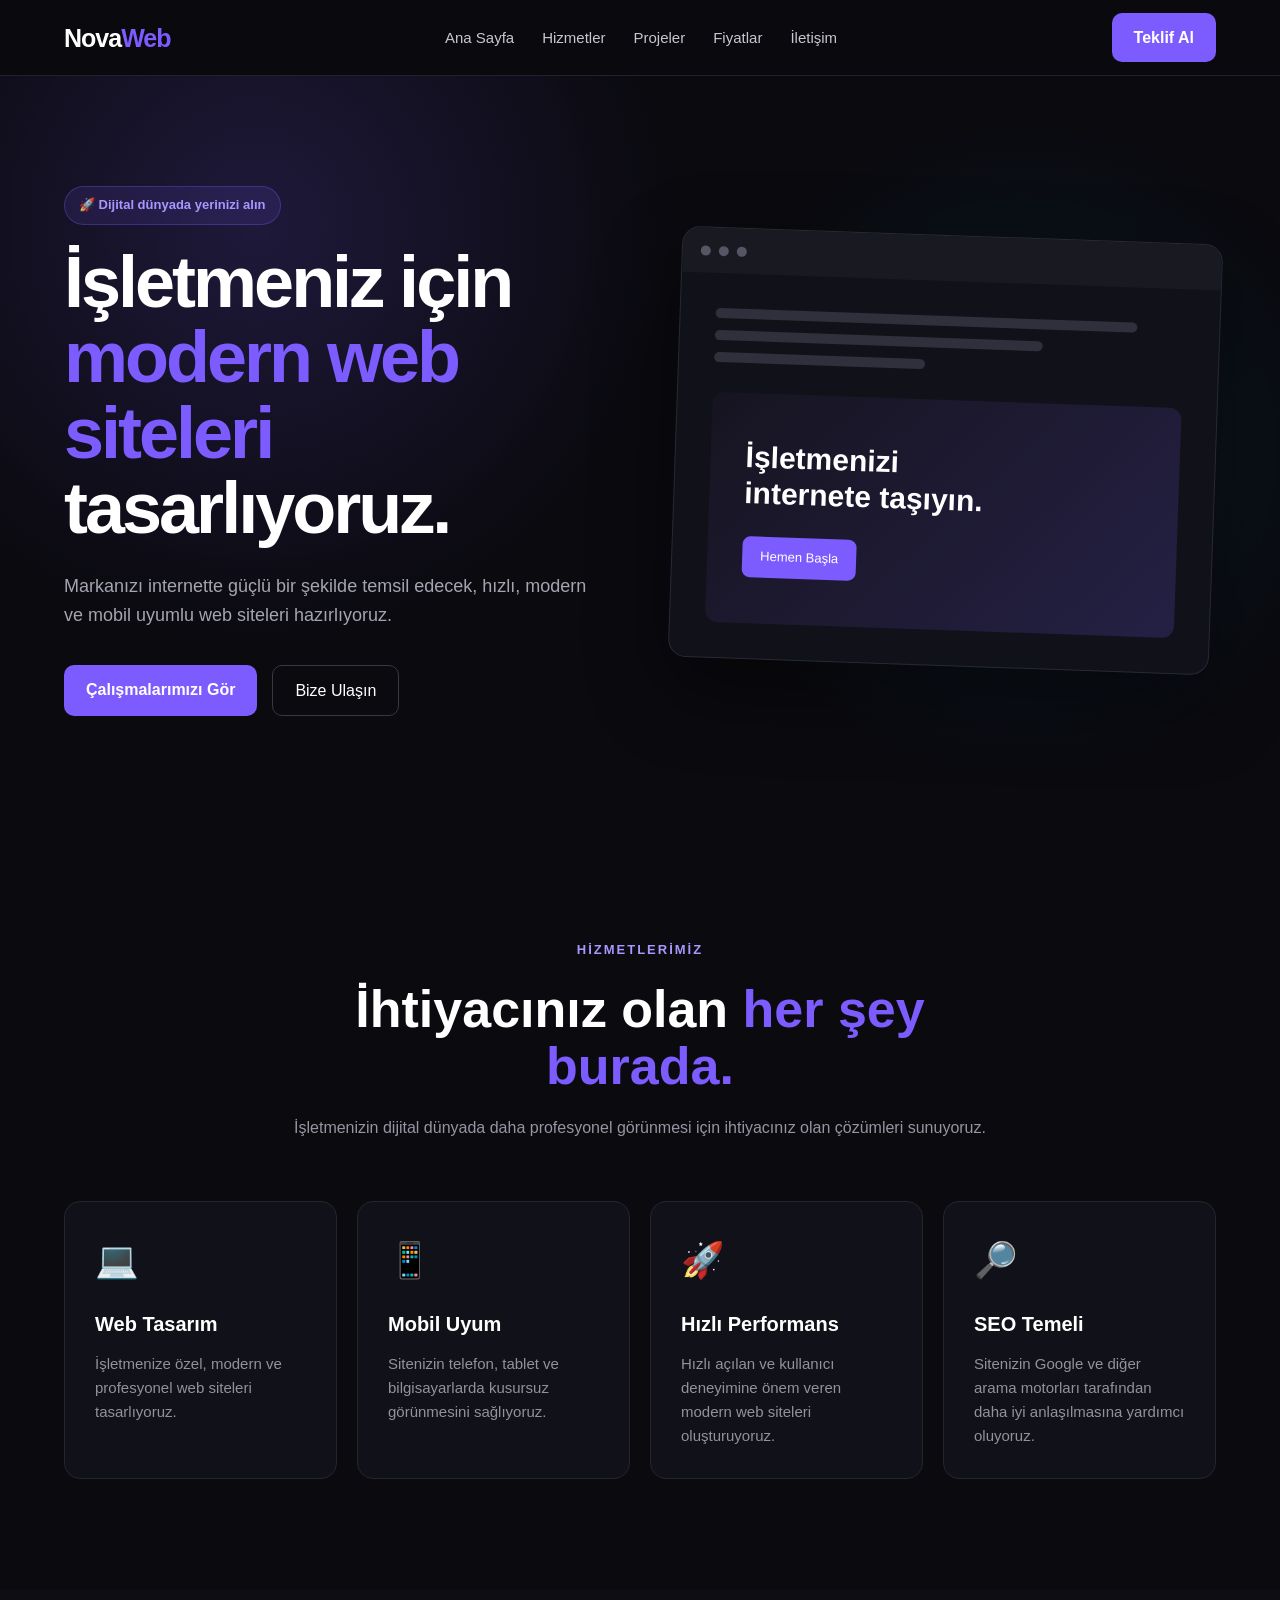
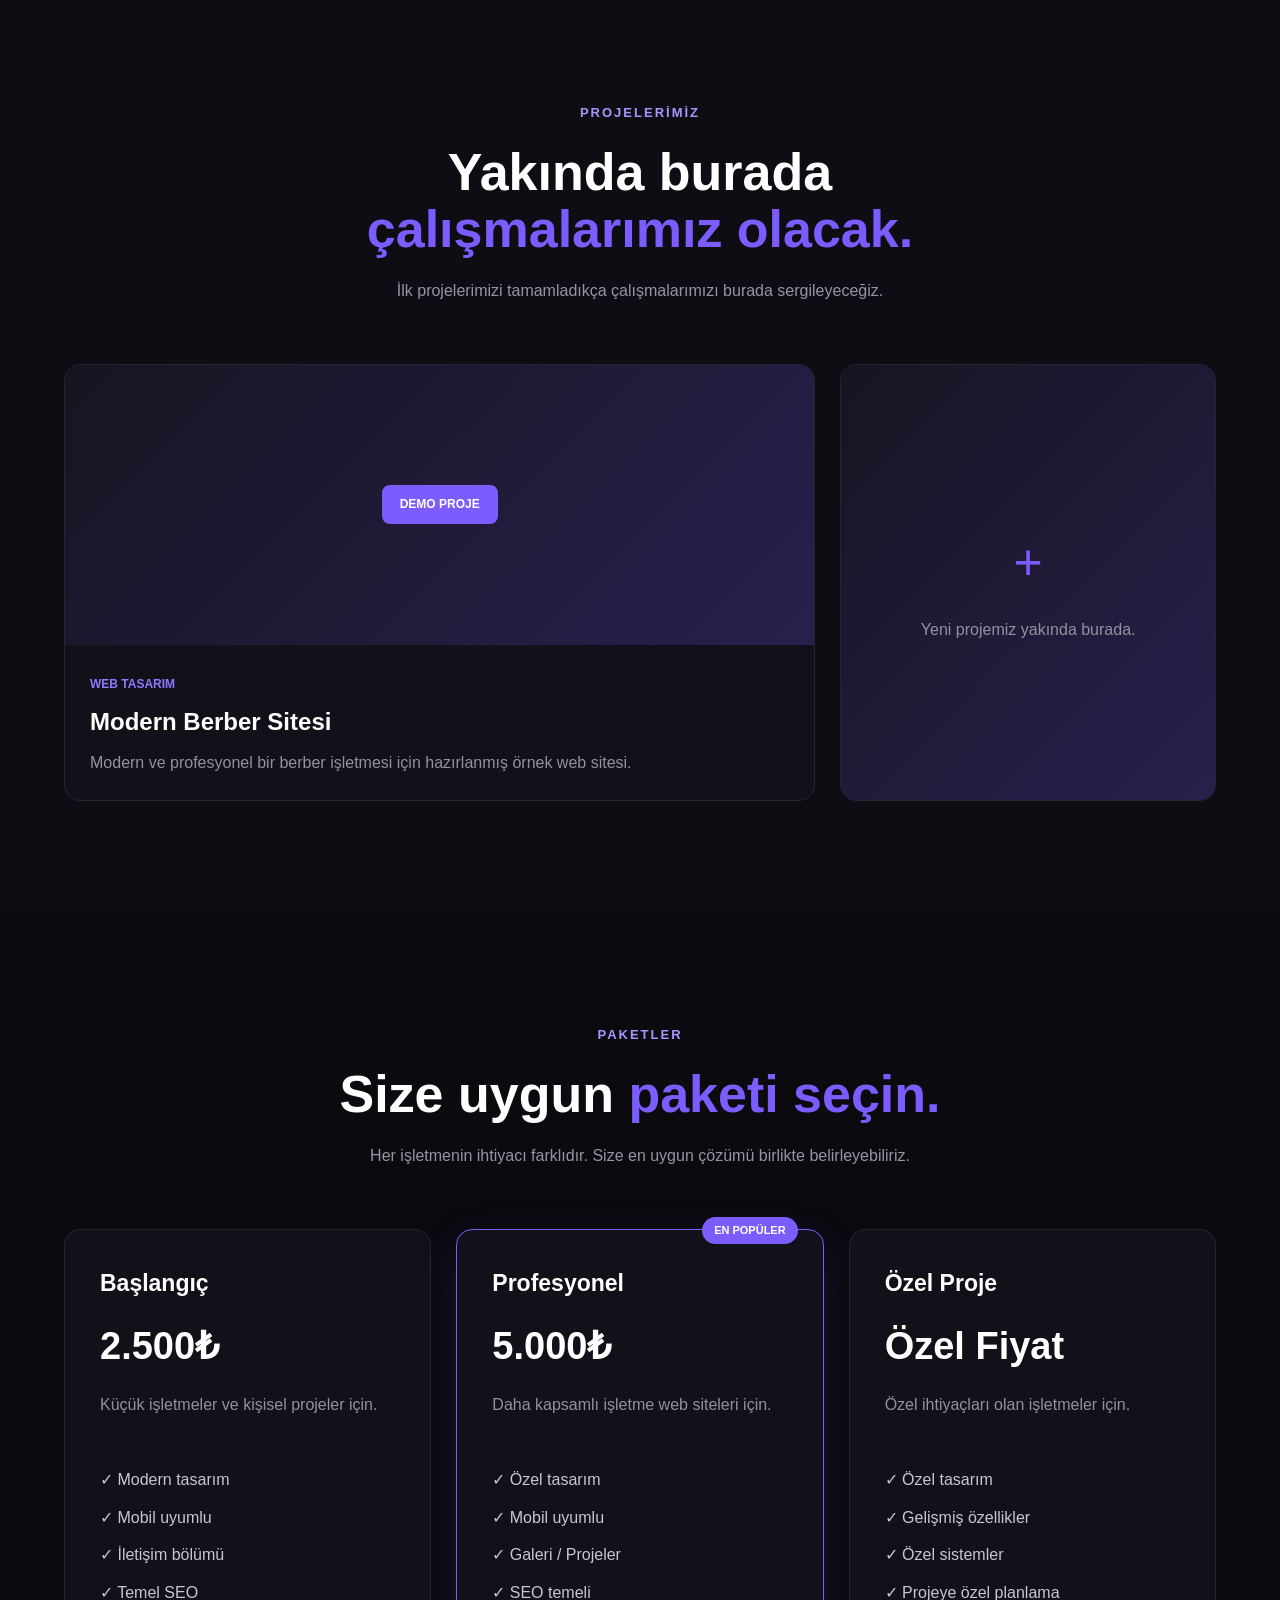
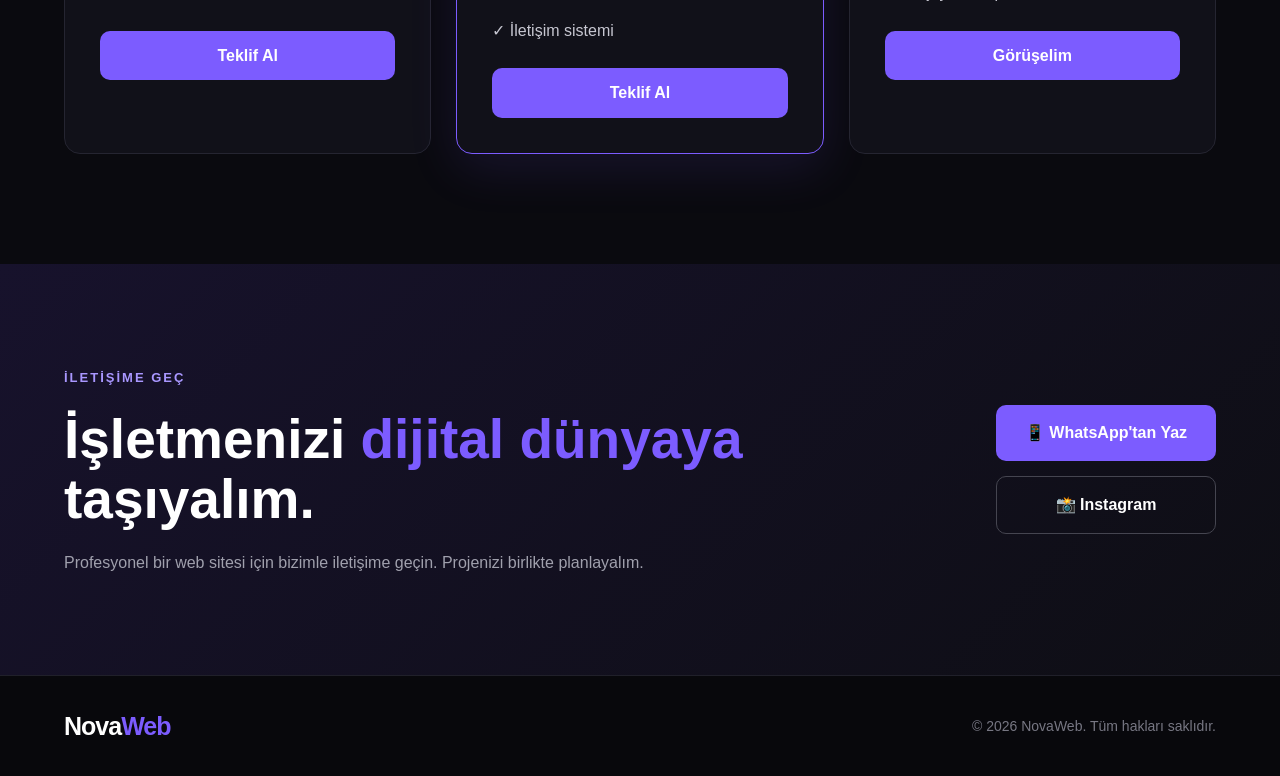
==== index.html @ aa88a249 "Add files via upload" ====
<!DOCTYPE html>
<html lang="tr">
<head>
    <meta charset="UTF-8">
    <meta name="viewport" content="width=device-width, initial-scale=1.0">

    <meta name="description" content="Modern, hızlı ve mobil uyumlu web siteleri tasarlıyoruz. İşletmenizi dijital dünyada büyütün.">

    <title>NovaWeb | Profesyonel Web Tasarım</title>

    <link rel="stylesheet" href="style.css">
</head>

<body>

    <!-- NAVBAR -->
    <header class="navbar">
        <div class="container nav-container">

            <a href="#anasayfa" class="logo">
                Nova<span>Web</span>
            </a>

            <nav class="nav-menu">
                <a href="#anasayfa">Ana Sayfa</a>
                <a href="#hizmetler">Hizmetler</a>
                <a href="#projeler">Projeler</a>
                <a href="#fiyatlar">Fiyatlar</a>
                <a href="#iletisim">İletişim</a>
            </nav>

            <a href="#iletisim" class="nav-button">
                Teklif Al
            </a>

        </div>
    </header>


    <!-- HERO -->
    <main>

        <section id="anasayfa" class="hero">

            <div class="container hero-content">

                <div class="hero-text">

                    <div class="badge">
                        🚀 Dijital dünyada yerinizi alın
                    </div>

                    <h1>
                        İşletmeniz için
                        <span>modern web siteleri</span>
                        tasarlıyoruz.
                    </h1>

                    <p>
                        Markanızı internette güçlü bir şekilde temsil edecek,
                        hızlı, modern ve mobil uyumlu web siteleri hazırlıyoruz.
                    </p>

                    <div class="hero-buttons">

                        <a href="#projeler" class="primary-button">
                            Çalışmalarımızı Gör
                        </a>

                        <a href="#iletisim" class="secondary-button">
                            Bize Ulaşın
                        </a>

                    </div>

                </div>


                <div class="hero-card">

                    <div class="browser-top">
                        <span></span>
                        <span></span>
                        <span></span>
                    </div>

                    <div class="browser-content">

                        <div class="code-line large"></div>
                        <div class="code-line"></div>
                        <div class="code-line short"></div>

                        <div class="website-preview">
                            <div class="preview-title">
                                İşletmenizi
                                <br>
                                internete taşıyın.
                            </div>

                            <div class="preview-button">
                                Hemen Başla
                            </div>
                        </div>

                    </div>

                </div>

            </div>

        </section>


        <!-- HİZMETLER -->
        <section id="hizmetler" class="section">

            <div class="container">

                <div class="section-title">

                    <div class="section-badge">
                        HİZMETLERİMİZ
                    </div>

                    <h2>
                        İhtiyacınız olan
                        <span>her şey burada.</span>
                    </h2>

                    <p>
                        İşletmenizin dijital dünyada daha profesyonel
                        görünmesi için ihtiyacınız olan çözümleri sunuyoruz.
                    </p>

                </div>


                <div class="services-grid">

                    <div class="service-card">

                        <div class="service-icon">
                            💻
                        </div>

                        <h3>
                            Web Tasarım
                        </h3>

                        <p>
                            İşletmenize özel, modern ve profesyonel
                            web siteleri tasarlıyoruz.
                        </p>

                    </div>


                    <div class="service-card">

                        <div class="service-icon">
                            📱
                        </div>

                        <h3>
                            Mobil Uyum
                        </h3>

                        <p>
                            Sitenizin telefon, tablet ve bilgisayarlarda
                            kusursuz görünmesini sağlıyoruz.
                        </p>

                    </div>


                    <div class="service-card">

                        <div class="service-icon">
                            🚀
                        </div>

                        <h3>
                            Hızlı Performans
                        </h3>

                        <p>
                            Hızlı açılan ve kullanıcı deneyimine önem veren
                            modern web siteleri oluşturuyoruz.
                        </p>

                    </div>


                    <div class="service-card">

                        <div class="service-icon">
                            🔎
                        </div>

                        <h3>
                            SEO Temeli
                        </h3>

                        <p>
                            Sitenizin Google ve diğer arama motorları
                            tarafından daha iyi anlaşılmasına yardımcı oluyoruz.
                        </p>

                    </div>

                </div>

            </div>

        </section>


        <!-- PROJELER -->
        <section id="projeler" class="section projects-section">

            <div class="container">

                <div class="section-title">

                    <div class="section-badge">
                        PROJELERİMİZ
                    </div>

                    <h2>
                        Yakında burada
                        <span>çalışmalarımız olacak.</span>
                    </h2>

                    <p>
                        İlk projelerimizi tamamladıkça çalışmalarımızı
                        burada sergileyeceğiz.
                    </p>

                </div>


                <div class="projects-grid">

                    <div class="project-card">

                        <div class="project-image barber-project">
                            <div class="project-label">
                                DEMO PROJE
                            </div>
                        </div>

                        <div class="project-info">

                            <span>
                                WEB TASARIM
                            </span>

                            <h3>
                                Modern Berber Sitesi
                            </h3>

                            <p>
                                Modern ve profesyonel bir berber işletmesi
                                için hazırlanmış örnek web sitesi.
                            </p>

                        </div>

                    </div>


                    <div class="project-card coming-soon">

                        <div class="project-image">

                            <div class="coming-icon">
                                +
                            </div>

                            <p>
                                Yeni projemiz
                                yakında burada.
                            </p>

                        </div>

                    </div>

                </div>

            </div>

        </section>


        <!-- FİYATLAR -->
        <section id="fiyatlar" class="section">

            <div class="container">

                <div class="section-title">

                    <div class="section-badge">
                        PAKETLER
                    </div>

                    <h2>
                        Size uygun
                        <span>paketi seçin.</span>
                    </h2>

                    <p>
                        Her işletmenin ihtiyacı farklıdır.
                        Size en uygun çözümü birlikte belirleyebiliriz.
                    </p>

                </div>


                <div class="pricing-grid">

                    <div class="price-card">

                        <h3>
                            Başlangıç
                        </h3>

                        <p class="price">
                            2.500₺
                        </p>

                        <p>
                            Küçük işletmeler ve kişisel projeler için.
                        </p>

                        <ul>
                            <li>✓ Modern tasarım</li>
                            <li>✓ Mobil uyumlu</li>
                            <li>✓ İletişim bölümü</li>
                            <li>✓ Temel SEO</li>
                        </ul>

                        <a href="#iletisim" class="price-button">
                            Teklif Al
                        </a>

                    </div>


                    <div class="price-card featured">

                        <div class="popular">
                            EN POPÜLER
                        </div>

                        <h3>
                            Profesyonel
                        </h3>

                        <p class="price">
                            5.000₺
                        </p>

                        <p>
                            Daha kapsamlı işletme web siteleri için.
                        </p>

                        <ul>
                            <li>✓ Özel tasarım</li>
                            <li>✓ Mobil uyumlu</li>
                            <li>✓ Galeri / Projeler</li>
                            <li>✓ SEO temeli</li>
                            <li>✓ İletişim sistemi</li>
                        </ul>

                        <a href="#iletisim" class="price-button">
                            Teklif Al
                        </a>

                    </div>


                    <div class="price-card">

                        <h3>
                            Özel Proje
                        </h3>

                        <p class="price">
                            Özel Fiyat
                        </p>

                        <p>
                            Özel ihtiyaçları olan işletmeler için.
                        </p>

                        <ul>
                            <li>✓ Özel tasarım</li>
                            <li>✓ Gelişmiş özellikler</li>
                            <li>✓ Özel sistemler</li>
                            <li>✓ Projeye özel planlama</li>
                        </ul>

                        <a href="#iletisim" class="price-button">
                            Görüşelim
                        </a>

                    </div>

                </div>

            </div>

        </section>


        <!-- İLETİŞİM -->
        <section id="iletisim" class="contact-section">

            <div class="container contact-content">

                <div>

                    <div class="section-badge">
                        İLETİŞİME GEÇ
                    </div>

                    <h2>
                        İşletmenizi
                        <span>dijital dünyaya</span>
                        taşıyalım.
                    </h2>

                    <p>
                        Profesyonel bir web sitesi için bizimle iletişime geçin.
                        Projenizi birlikte planlayalım.
                    </p>

                </div>


                <div class="contact-buttons">

                    <a href="https://wa.me/905000000000" class="contact-button">
                        📱 WhatsApp'tan Yaz
                    </a>

                    <a href="https://instagram.com/" class="contact-button instagram">
                        📸 Instagram
                    </a>

                </div>

            </div>

        </section>

    </main>


    <!-- FOOTER -->
    <footer>

        <div class="container footer-content">

            <div class="logo">
                Nova<span>Web</span>
            </div>

            <p>
                © 2026 NovaWeb. Tüm hakları saklıdır.
            </p>

        </div>

    </footer>


</body>
</html>
---- style.css ----
/* ================================
   GENEL AYARLAR
================================ */

* {
    margin: 0;
    padding: 0;
    box-sizing: border-box;
}

html {
    scroll-behavior: smooth;
}

body {
    font-family: Arial, sans-serif;
    background: #0a0a0f;
    color: #ffffff;
    line-height: 1.6;
}

a {
    text-decoration: none;
    color: inherit;
}

.container {
    width: 90%;
    max-width: 1200px;
    margin: 0 auto;
}


/* ================================
   NAVBAR
================================ */

.navbar {
    position: sticky;
    top: 0;
    z-index: 1000;
    background: rgba(10, 10, 15, 0.95);
    border-bottom: 1px solid #22222c;
    backdrop-filter: blur(10px);
}

.nav-container {
    min-height: 75px;
    display: flex;
    align-items: center;
    justify-content: space-between;
    gap: 30px;
}

.logo {
    font-size: 25px;
    font-weight: bold;
    letter-spacing: -1px;
}

.logo span {
    color: #7c5cff;
}

.nav-menu {
    display: flex;
    gap: 28px;
    align-items: center;
}

.nav-menu a {
    color: #c7c7d1;
    font-size: 15px;
    transition: 0.3s;
}

.nav-menu a:hover {
    color: #ffffff;
}

.nav-button,
.primary-button,
.price-button {
    display: inline-block;
    background: #7c5cff;
    color: white;
    padding: 12px 22px;
    border-radius: 10px;
    font-weight: bold;
    transition: 0.3s;
}

.nav-button:hover,
.primary-button:hover,
.price-button:hover {
    transform: translateY(-3px);
    background: #6848ee;
}


/* ================================
   HERO
================================ */

.hero {
    min-height: 750px;
    display: flex;
    align-items: center;
    background:
        radial-gradient(circle at 20% 20%, rgba(124, 92, 255, 0.18), transparent 35%),
        radial-gradient(circle at 80% 50%, rgba(0, 180, 255, 0.10), transparent 30%);
}

.hero-content {
    display: grid;
    grid-template-columns: 1fr 1fr;
    align-items: center;
    gap: 70px;
}

.badge,
.section-badge {
    display: inline-block;
    color: #a997ff;
    font-size: 13px;
    font-weight: bold;
    letter-spacing: 2px;
    margin-bottom: 20px;
}

.badge {
    padding: 8px 14px;
    background: rgba(124, 92, 255, 0.12);
    border: 1px solid rgba(124, 92, 255, 0.3);
    border-radius: 50px;
    letter-spacing: 0;
}

.hero h1 {
    font-size: clamp(42px, 6vw, 72px);
    line-height: 1.05;
    letter-spacing: -3px;
    margin-bottom: 25px;
}

.hero h1 span,
.section-title h2 span,
.contact-section h2 span {
    color: #7c5cff;
}

.hero-text p {
    max-width: 600px;
    color: #a5a5b2;
    font-size: 18px;
    margin-bottom: 35px;
}

.hero-buttons {
    display: flex;
    gap: 15px;
    flex-wrap: wrap;
}

.secondary-button {
    display: inline-block;
    padding: 12px 22px;
    border: 1px solid #383844;
    border-radius: 10px;
    color: #ffffff;
    transition: 0.3s;
}

.secondary-button:hover {
    background: #181820;
    transform: translateY(-3px);
}


/* ================================
   TARAYICI KARTI
================================ */

.hero-card {
    background: #111119;
    border: 1px solid #292936;
    border-radius: 18px;
    overflow: hidden;
    box-shadow: 0 30px 80px rgba(0, 0, 0, 0.4);
    transform: rotate(2deg);
    transition: 0.4s;
}

.hero-card:hover {
    transform: rotate(0deg) translateY(-8px);
}

.browser-top {
    height: 45px;
    background: #191922;
    display: flex;
    align-items: center;
    gap: 8px;
    padding: 0 18px;
}

.browser-top span {
    width: 10px;
    height: 10px;
    border-radius: 50%;
    background: #555563;
}

.browser-content {
    padding: 35px;
}

.code-line {
    height: 10px;
    width: 70%;
    background: #30303c;
    border-radius: 5px;
    margin-bottom: 12px;
}

.code-line.large {
    width: 90%;
}

.code-line.short {
    width: 45%;
}

.website-preview {
    margin-top: 30px;
    min-height: 230px;
    border-radius: 12px;
    background: linear-gradient(135deg, #171421, #242044);
    padding: 35px;
    display: flex;
    flex-direction: column;
    justify-content: center;
}

.preview-title {
    font-size: 30px;
    font-weight: bold;
    line-height: 1.2;
    margin-bottom: 25px;
}

.preview-button {
    width: fit-content;
    background: #7c5cff;
    padding: 10px 18px;
    border-radius: 8px;
    font-size: 13px;
}


/* ================================
   GENEL BÖLÜMLER
================================ */

.section {
    padding: 110px 0;
}

.section-title {
    text-align: center;
    max-width: 700px;
    margin: 0 auto 60px;
}

.section-title h2 {
    font-size: clamp(34px, 5vw, 52px);
    line-height: 1.1;
    margin-bottom: 20px;
}

.section-title p {
    color: #9696a3;
}


/* ================================
   HİZMETLER
================================ */

.services-grid {
    display: grid;
    grid-template-columns: repeat(4, 1fr);
    gap: 20px;
}

.service-card {
    background: #111119;
    border: 1px solid #252531;
    padding: 30px;
    border-radius: 16px;
    transition: 0.3s;
}

.service-card:hover {
    transform: translateY(-8px);
    border-color: #7c5cff;
}

.service-icon {
    font-size: 35px;
    margin-bottom: 20px;
}

.service-card h3 {
    margin-bottom: 12px;
    font-size: 20px;
}

.service-card p {
    color: #92929f;
    font-size: 15px;
}


/* ================================
   PROJELER
================================ */

.projects-section {
    background: #0d0d13;
}

.projects-grid {
    display: grid;
    grid-template-columns: 2fr 1fr;
    gap: 25px;
}

.project-card {
    background: #111119;
    border: 1px solid #252531;
    border-radius: 16px;
    overflow: hidden;
}

.project-image {
    height: 280px;
    background: linear-gradient(135deg, #171421, #29204d);
    display: flex;
    align-items: center;
    justify-content: center;
}

.barber-project {
    position: relative;
}

.project-label {
    background: #7c5cff;
    padding: 10px 18px;
    border-radius: 8px;
    font-size: 12px;
    font-weight: bold;
}

.project-info {
    padding: 25px;
}

.project-info span {
    color: #8f79ff;
    font-size: 12px;
    font-weight: bold;
}

.project-info h3 {
    font-size: 24px;
    margin: 8px 0;
}

.project-info p {
    color: #92929f;
}

.coming-soon {
    display: flex;
    align-items: center;
    justify-content: center;
}

.coming-soon .project-image {
    width: 100%;
    height: 100%;
    min-height: 350px;
    flex-direction: column;
    gap: 15px;
}

.coming-icon {
    font-size: 50px;
    color: #7c5cff;
}

.coming-soon p {
    color: #92929f;
}


/* ================================
   FİYATLAR
================================ */

.pricing-grid {
    display: grid;
    grid-template-columns: repeat(3, 1fr);
    gap: 25px;
}

.price-card {
    position: relative;
    background: #111119;
    border: 1px solid #252531;
    border-radius: 16px;
    padding: 35px;
}

.price-card.featured {
    border-color: #7c5cff;
    box-shadow: 0 15px 50px rgba(124, 92, 255, 0.12);
}

.price-card h3 {
    font-size: 23px;
}

.price {
    font-size: 38px;
    font-weight: bold;
    margin: 15px 0;
}

.price-card > p:not(.price) {
    color: #92929f;
    min-height: 50px;
}

.price-card ul {
    list-style: none;
    margin: 25px 0;
}

.price-card li {
    color: #c7c7d1;
    margin: 12px 0;
}

.price-button {
    width: 100%;
    text-align: center;
}

.popular {
    position: absolute;
    top: -13px;
    right: 25px;
    background: #7c5cff;
    padding: 5px 12px;
    border-radius: 20px;
    font-size: 11px;
    font-weight: bold;
}


/* ================================
   İLETİŞİM
================================ */

.contact-section {
    padding: 100px 0;
    background: linear-gradient(135deg, #17122c, #0e0e14);
}

.contact-content {
    display: flex;
    align-items: center;
    justify-content: space-between;
    gap: 50px;
}

.contact-section h2 {
    font-size: clamp(35px, 5vw, 55px);
    line-height: 1.1;
    margin-bottom: 20px;
}

.contact-section p {
    color: #a0a0ad;
    max-width: 600px;
}

.contact-buttons {
    display: flex;
    flex-direction: column;
    gap: 15px;
    min-width: 220px;
}

.contact-button {
    background: #7c5cff;
    padding: 15px 25px;
    border-radius: 10px;
    text-align: center;
    font-weight: bold;
    transition: 0.3s;
}

.contact-button:hover {
    transform: translateY(-3px);
    background: #6848ee;
}

.contact-button.instagram {
    background: transparent;
    border: 1px solid #454550;
}


/* ================================
   FOOTER
================================ */

footer {
    background: #08080c;
    border-top: 1px solid #20202a;
}

.footer-content {
    min-height: 100px;
    display: flex;
    align-items: center;
    justify-content: space-between;
    gap: 20px;
}

.footer-content p {
    color: #777783;
    font-size: 14px;
}


/* ================================
   MOBİL UYUMLULUK
================================ */

@media (max-width: 900px) {

    .nav-menu {
        display: none;
    }

    .hero-content {
        grid-template-columns: 1fr;
        text-align: center;
    }

    .hero-text p {
        margin-left: auto;
        margin-right: auto;
    }

    .hero-buttons {
        justify-content: center;
    }

    .hero-card {
        max-width: 600px;
        width: 100%;
        margin: 0 auto;
    }

    .services-grid {
        grid-template-columns: repeat(2, 1fr);
    }

    .projects-grid {
        grid-template-columns: 1fr;
    }

    .pricing-grid {
        grid-template-columns: 1fr;
        max-width: 500px;
        margin: auto;
    }

    .contact-content {
        flex-direction: column;
        text-align: center;
    }

    .contact-buttons {
        width: 100%;
        max-width: 350px;
    }

}

@media (max-width: 600px) {

    .nav-button {
        display: none;
    }

    .hero {
        padding: 80px 0;
    }

    .hero h1 {
        font-size: 42px;
    }

    .services-grid {
        grid-template-columns: 1fr;
    }

    .section {
        padding: 80px 0;
    }

    .footer-content {
        flex-direction: column;
        justify-content: center;
        padding: 30px 0;
        text-align: center;
    }

}
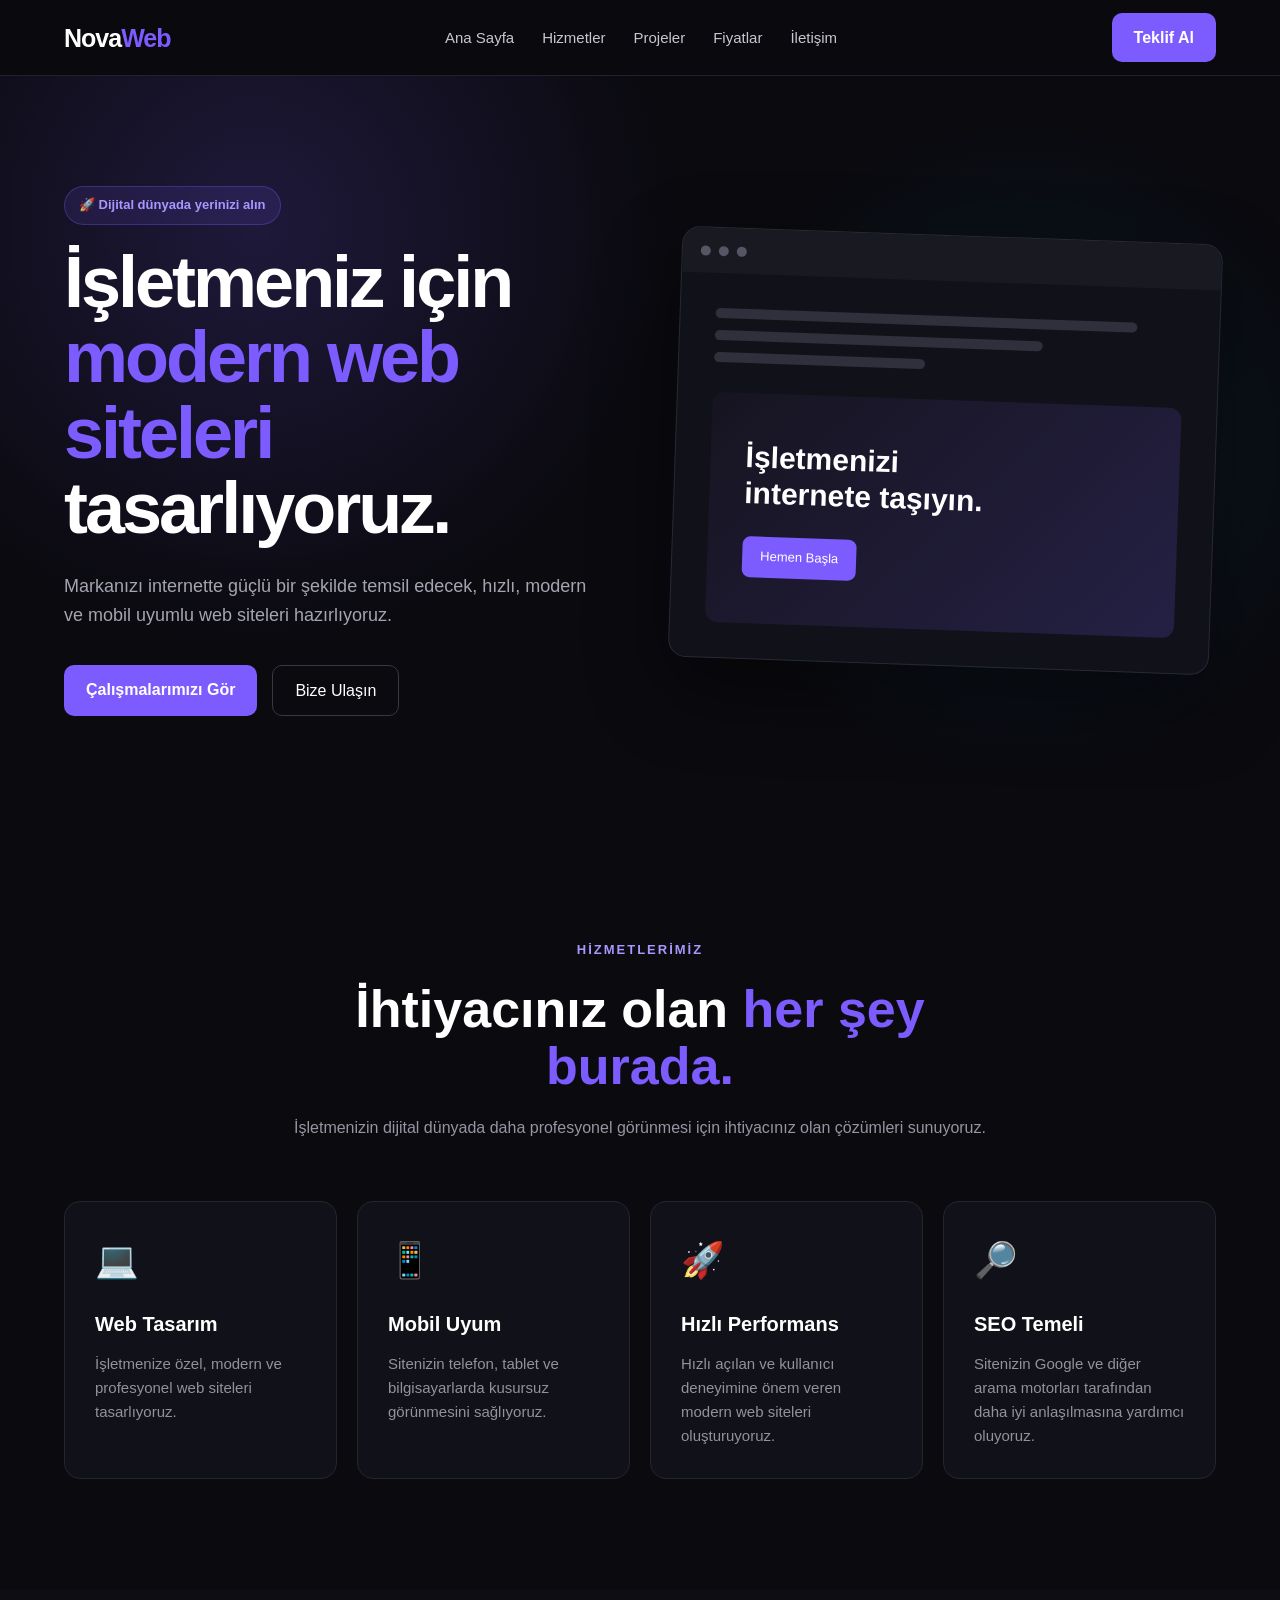
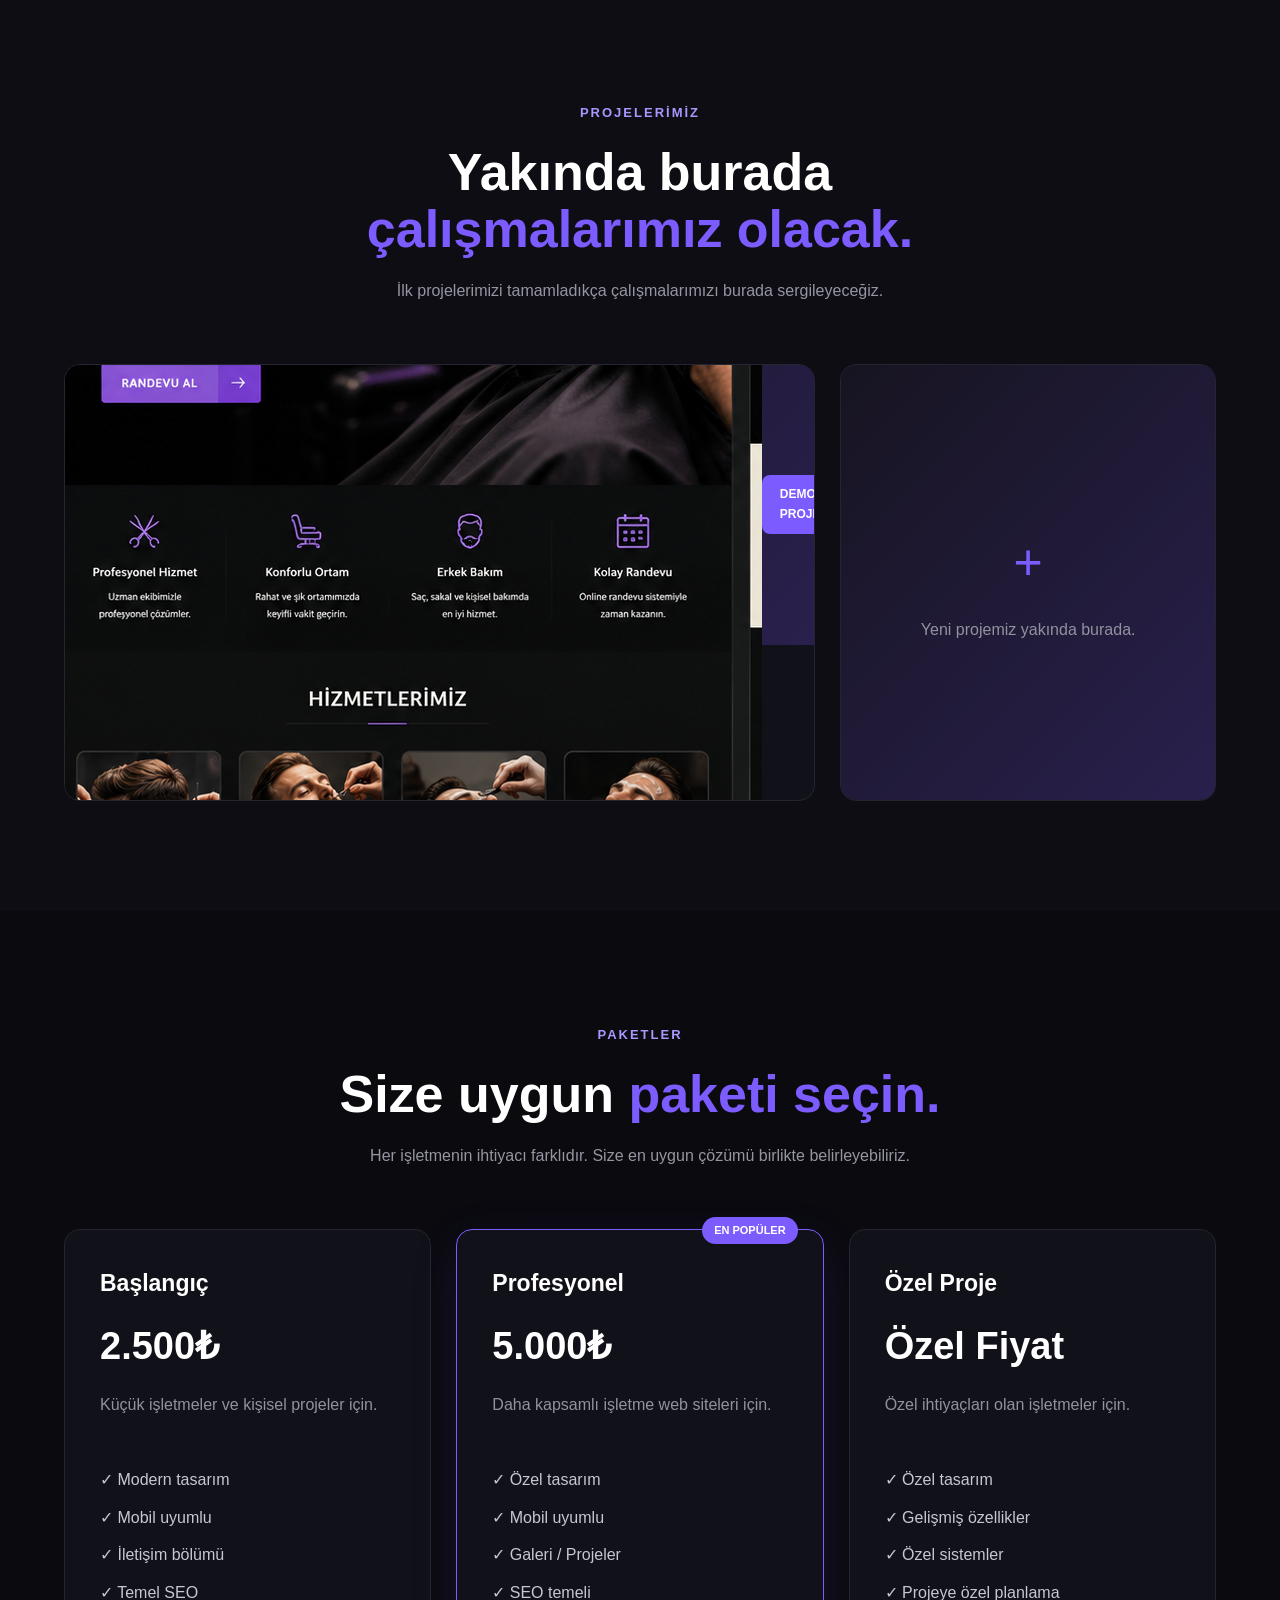
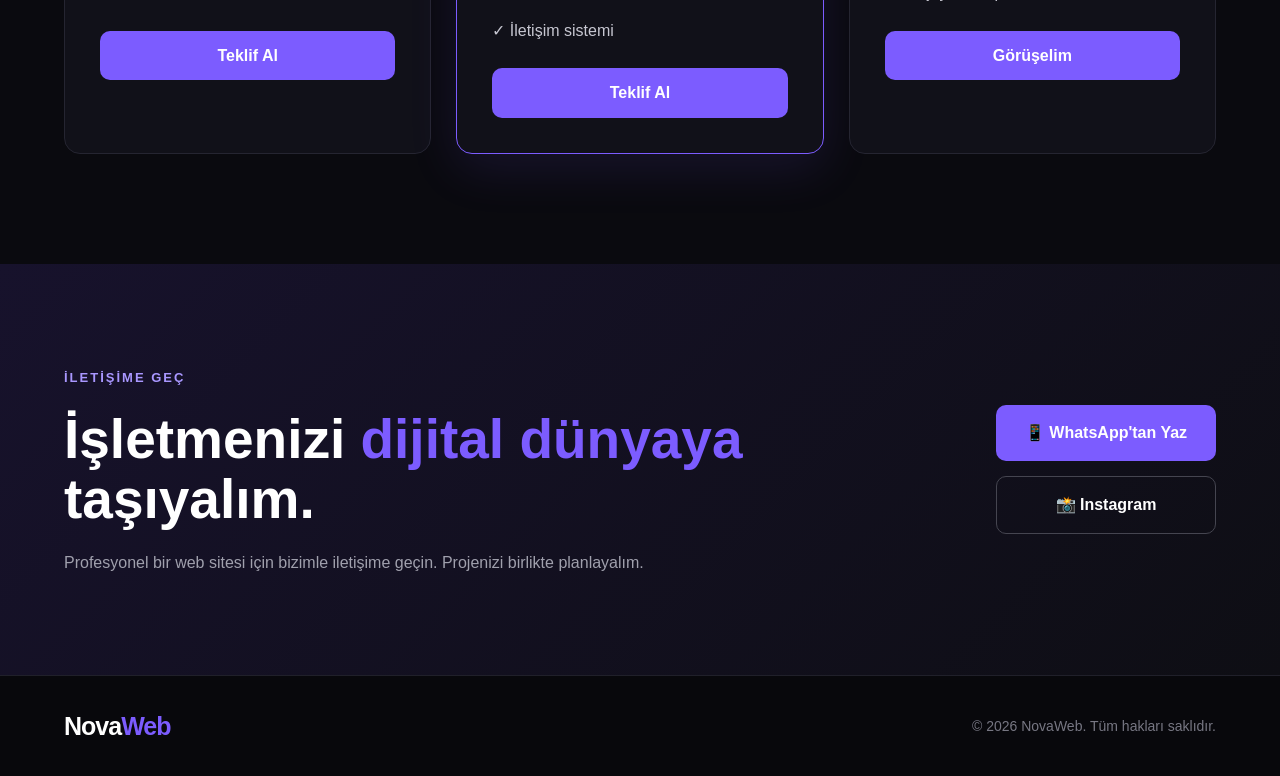
==== commit 9e65b6f3: "Refactor index.html structure and content" ====
--- a/index.html
+++ b/index.html
@@ -243,11 +243,16 @@
 
                     <div class="project-card">
 
-                        <div class="project-image barber-project">
-                            <div class="project-label">
-                                DEMO PROJE
-                            </div>
-                        </div>
+                   <div class="project-image barber-project">
+    <img src="berber-site.png" alt="Modern Berber Sitesi">
+    <div class="project-label">
+        DEMO PROJE
+    </div>
+</div>     
+                            
+                                
+                            
+                        
 
                         <div class="project-info">
 
@@ -441,7 +446,7 @@
 
                 <div class="contact-buttons">
 
-                    <a href="https://wa.me/905000000000" class="contact-button">
+                    <a href="https://wa.me/905307686729" class="contact-button">
                         📱 WhatsApp'tan Yaz
                     </a>
 
@@ -477,4 +482,4 @@
 
 
 </body>
-</html>+</html>
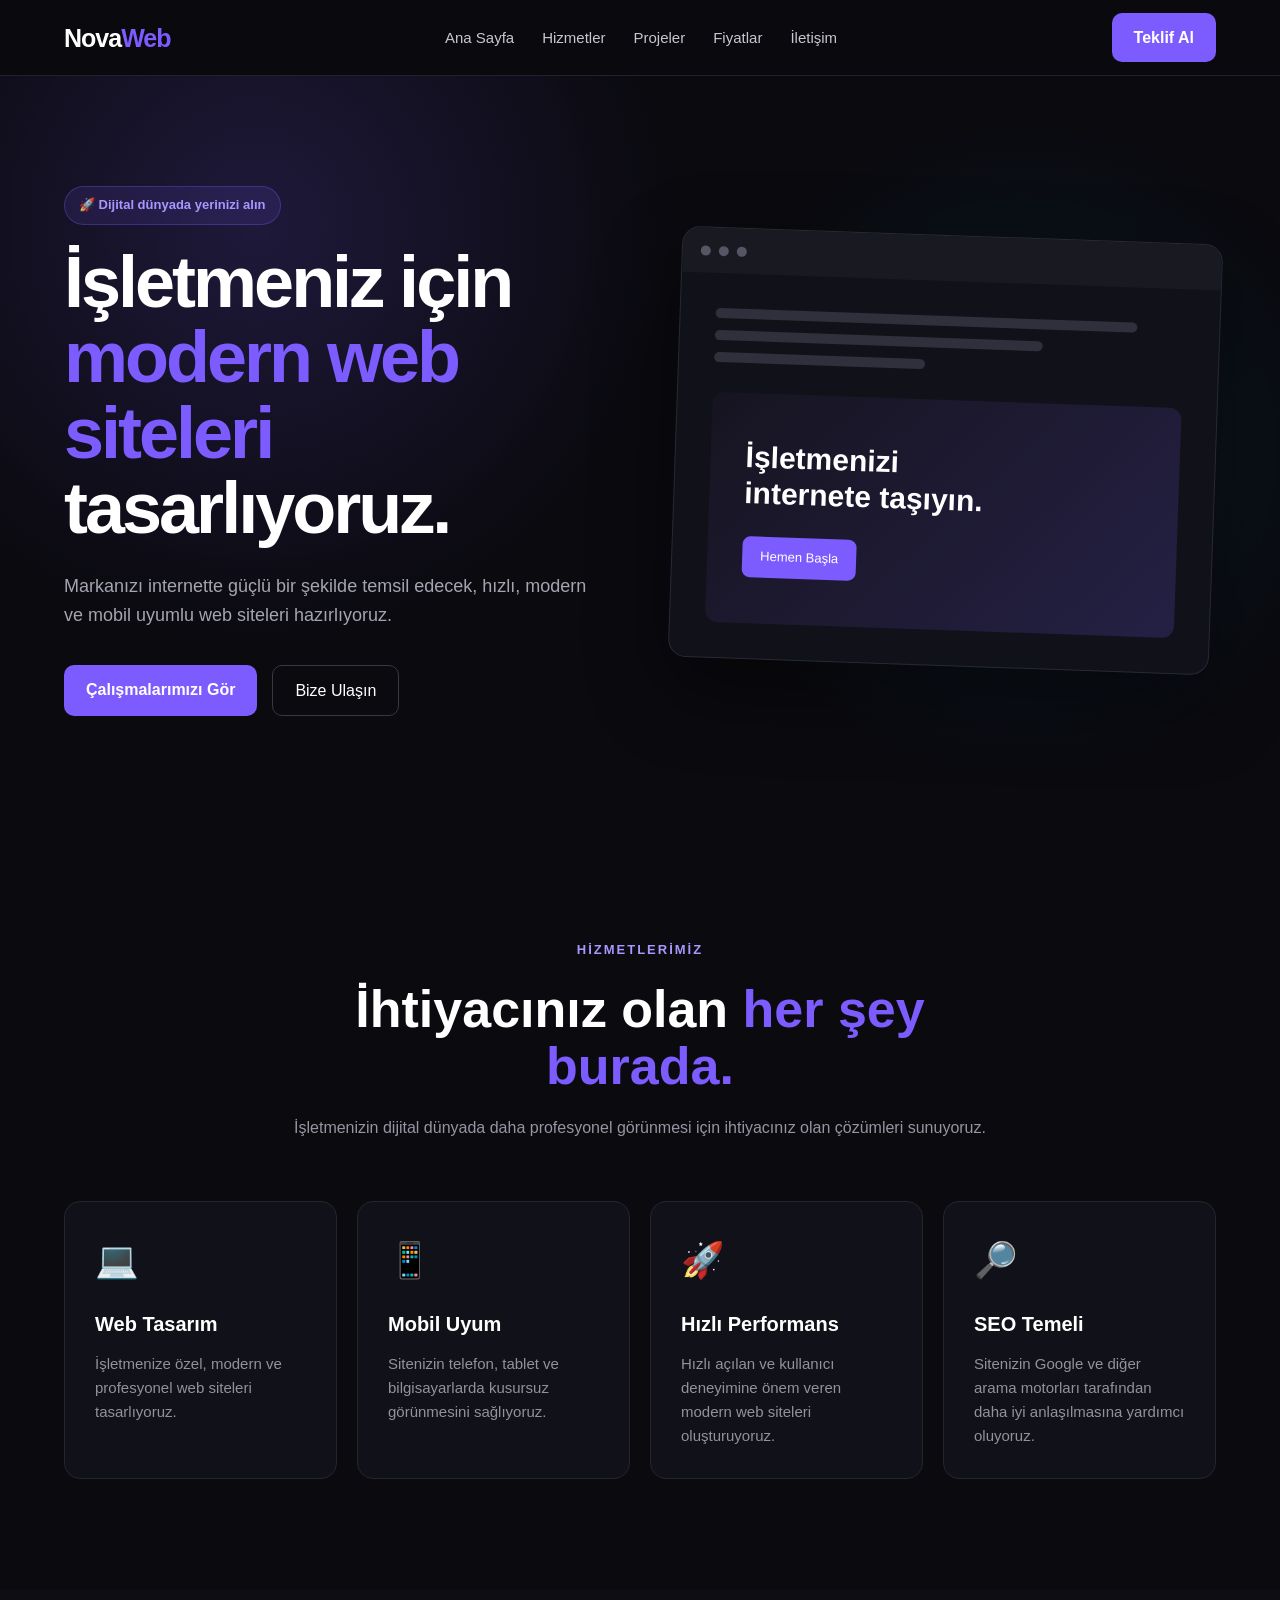
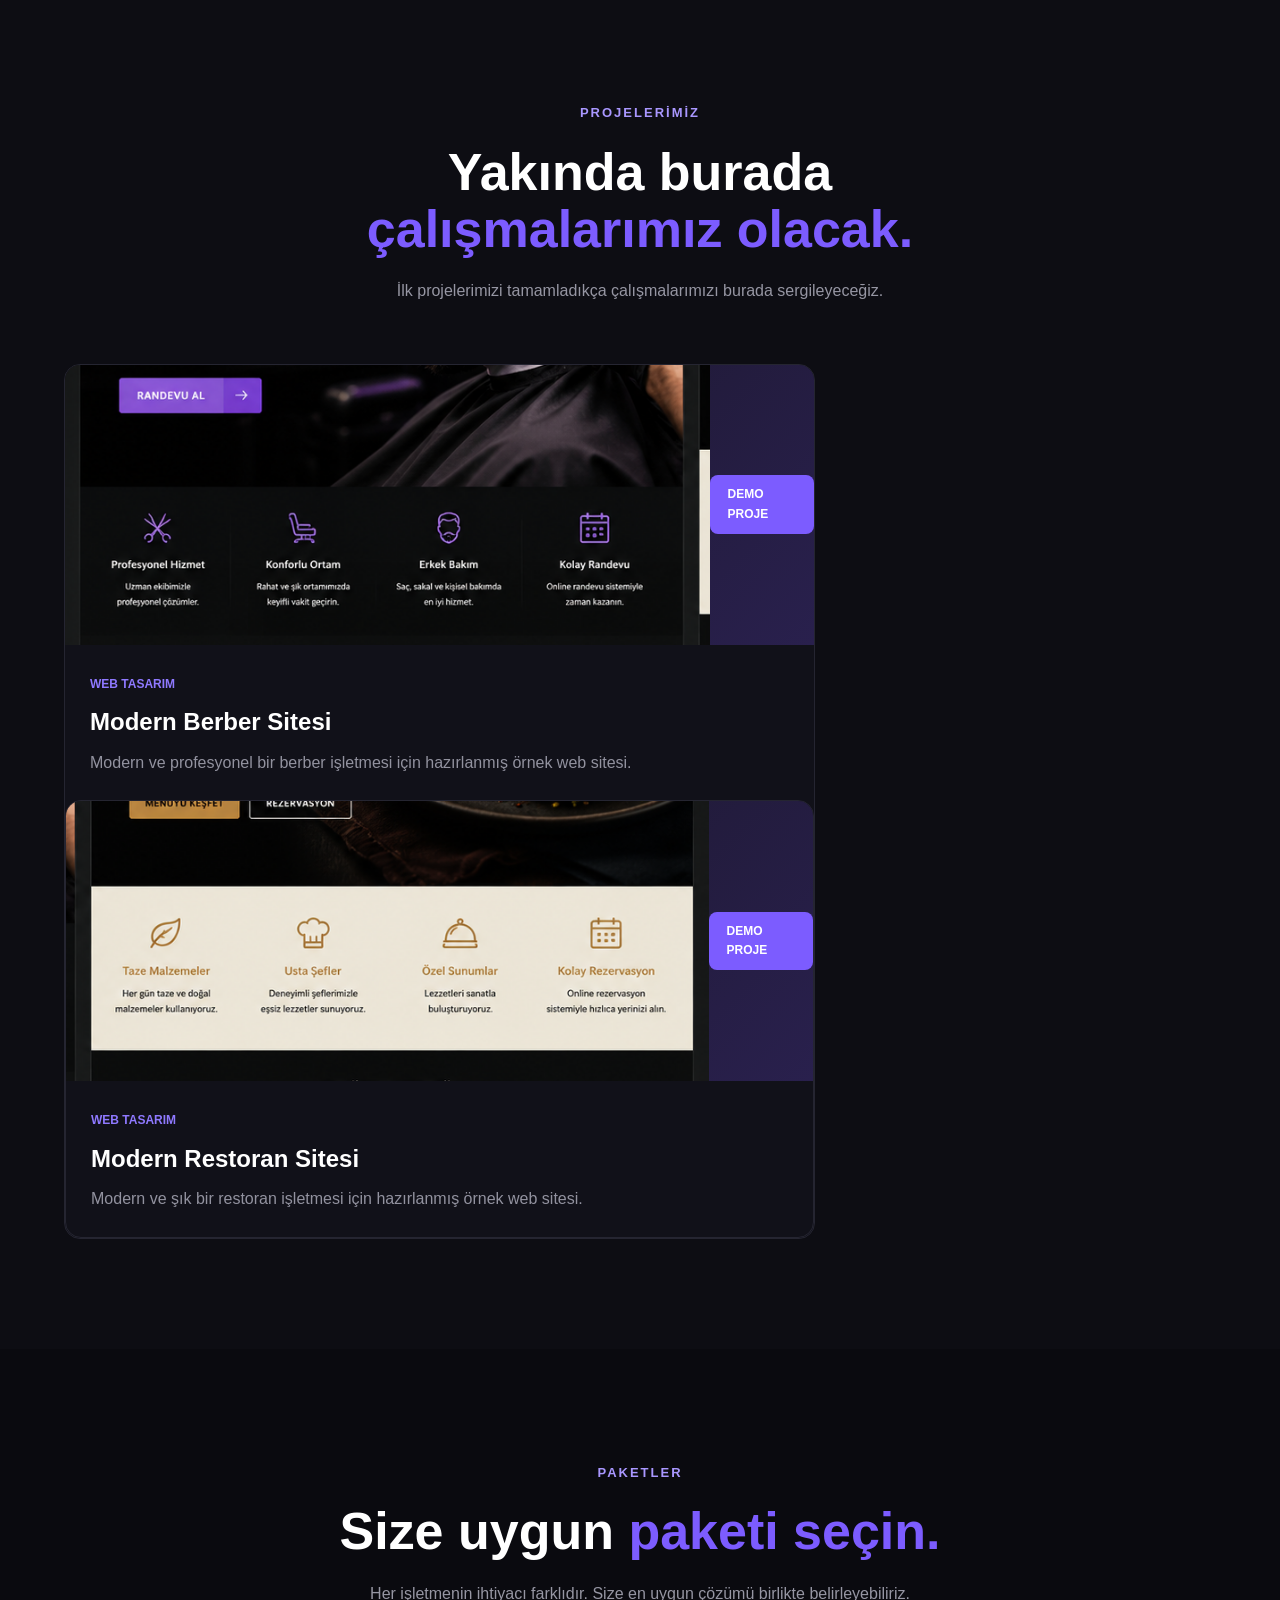
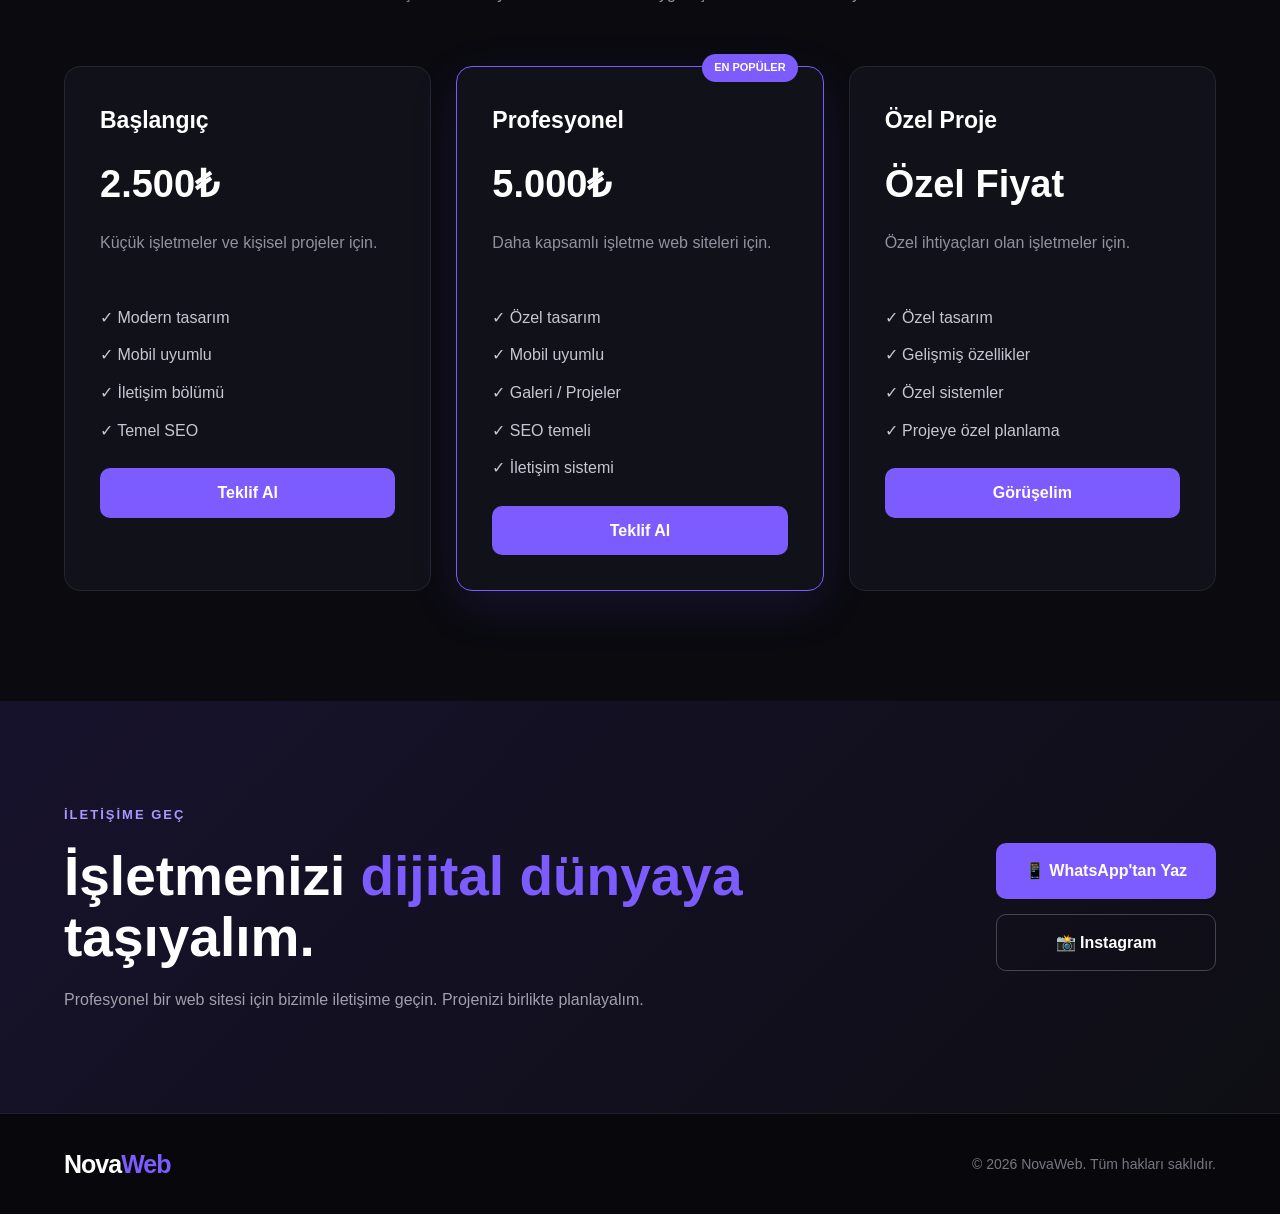
==== commit acf55d00: "Update index.html" ====
--- a/index.html
+++ b/index.html
@@ -271,29 +271,48 @@
 
                         </div>
 
-                    </div>
-
-
-                    <div class="project-card coming-soon">
-
-                        <div class="project-image">
-
-                            <div class="coming-icon">
-                                +
-                            </div>
-
-                            <p>
-                                Yeni projemiz
-                                yakında burada.
-                            </p>
-
-                        </div>
-
-                    </div>
-
-                </div>
-
-            </div>
+                    <div class="project-card">
+
+    <div class="project-image restaurant-project">
+        <img src="restoran-site.png" alt="Modern Restoran Sitesi">
+        <div class="project-label">
+            DEMO PROJE
+        </div>
+    </div>
+
+    <div class="project-info">
+        <span>WEB TASARIM</span>
+
+        <h3>Modern Restoran Sitesi</h3>
+
+        <p>
+            Modern ve şık bir restoran işletmesi için hazırlanmış örnek web sitesi.
+        </p>
+    </div>
+
+</div>
+
+
+                    
+
+                        
+
+                
+                                
+                            
+
+                            
+                                
+                                
+                            
+
+                        
+
+                    
+
+                
+
+            
 
         </section>
 
--- a/style.css
+++ b/style.css
@@ -349,7 +349,21 @@
     display: flex;
     align-items: center;
     justify-content: center;
-}
+    overflow: hidden;
+}
+
+.project-image img {
+    width: 100%;
+    height: 100%;
+    object-fit: cover;
+    display: block;
+}
+    
+    
+    
+    
+    
+
 
 .barber-project {
     position: relative;
@@ -633,4 +647,4 @@
         text-align: center;
     }
 
-}+}
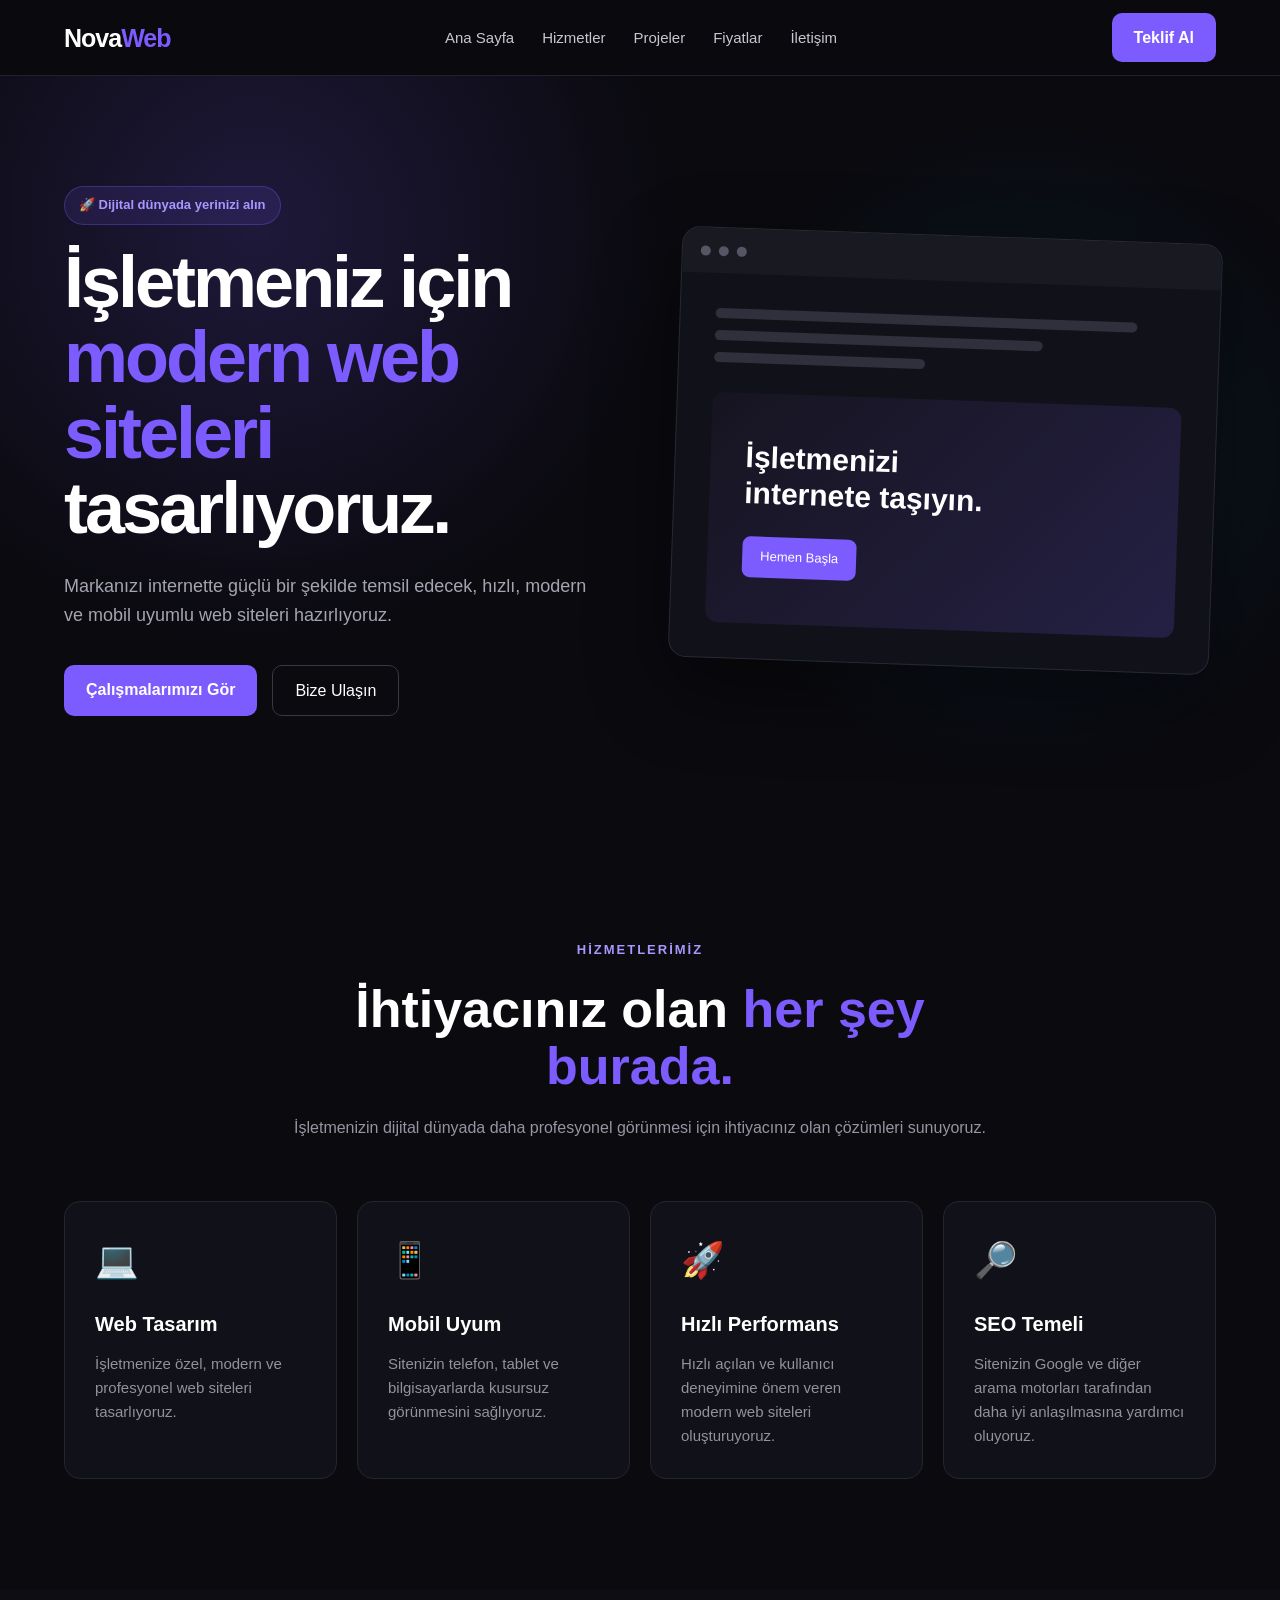
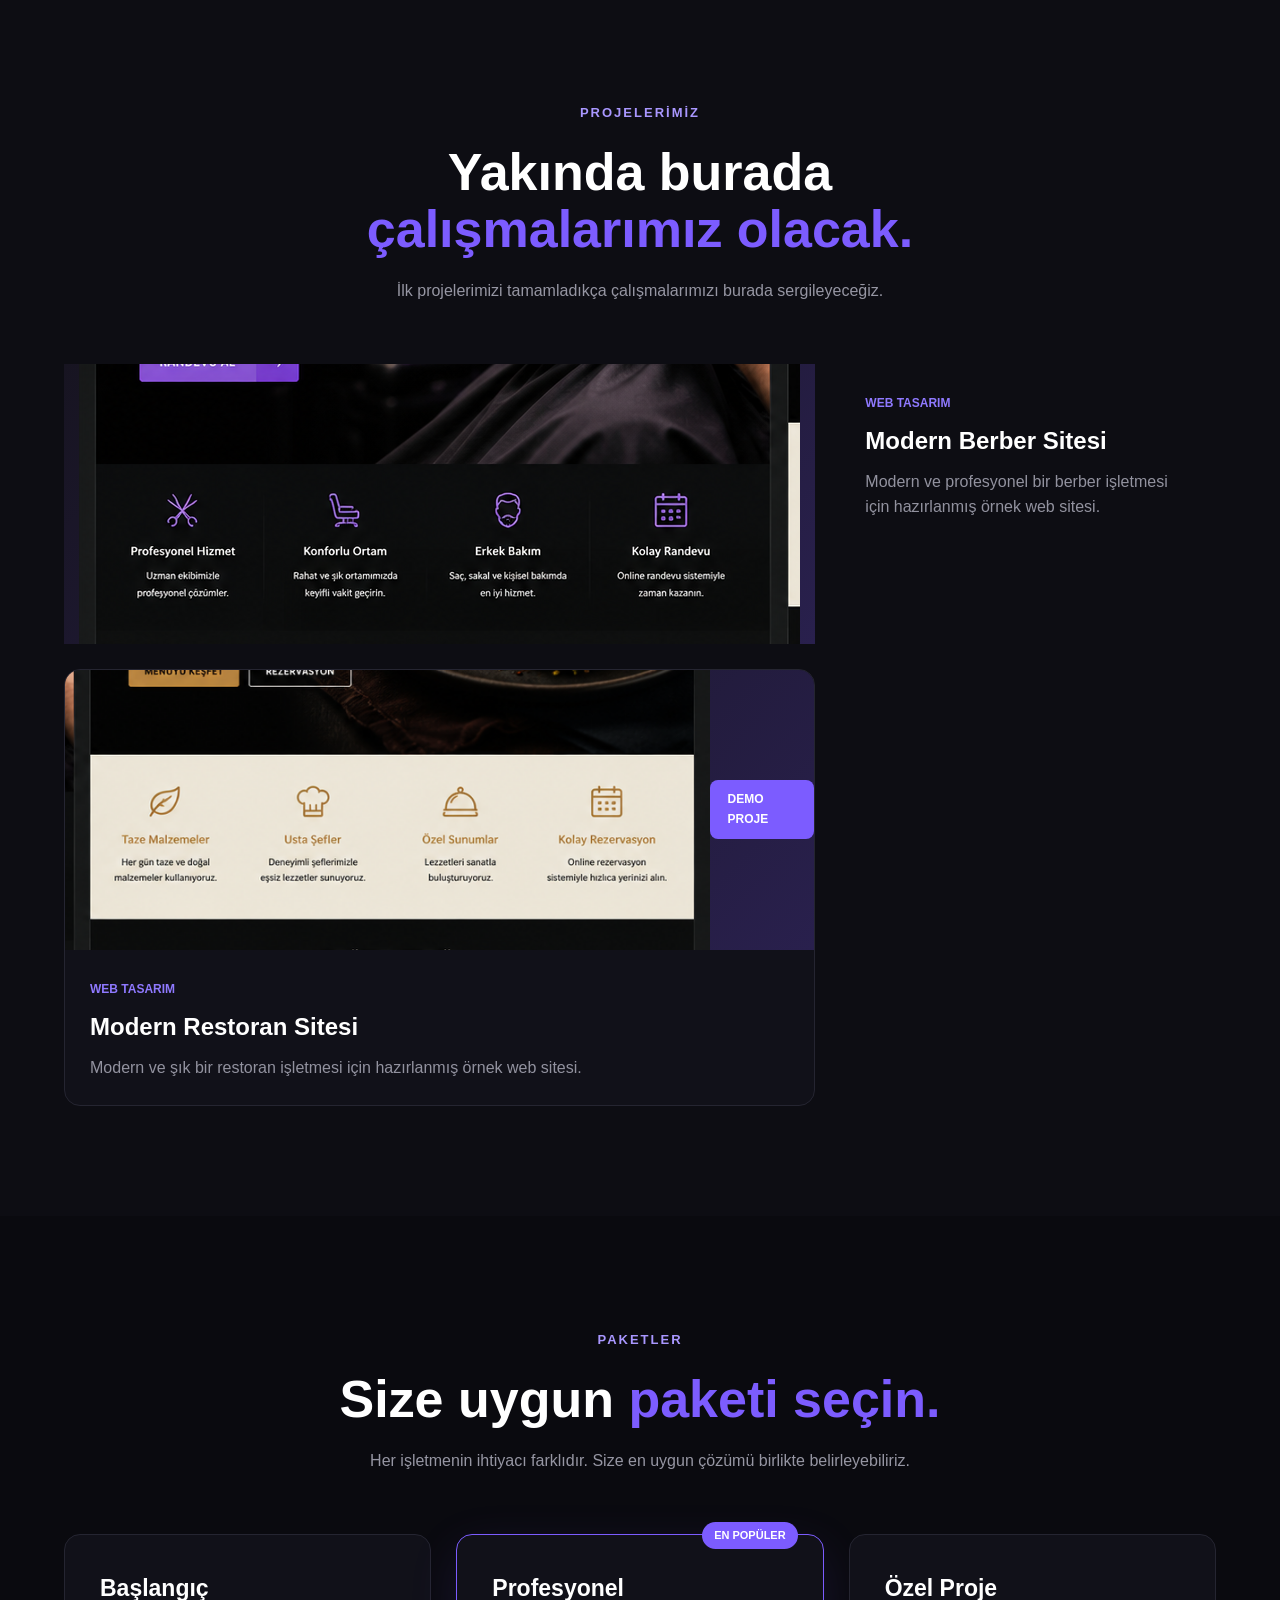
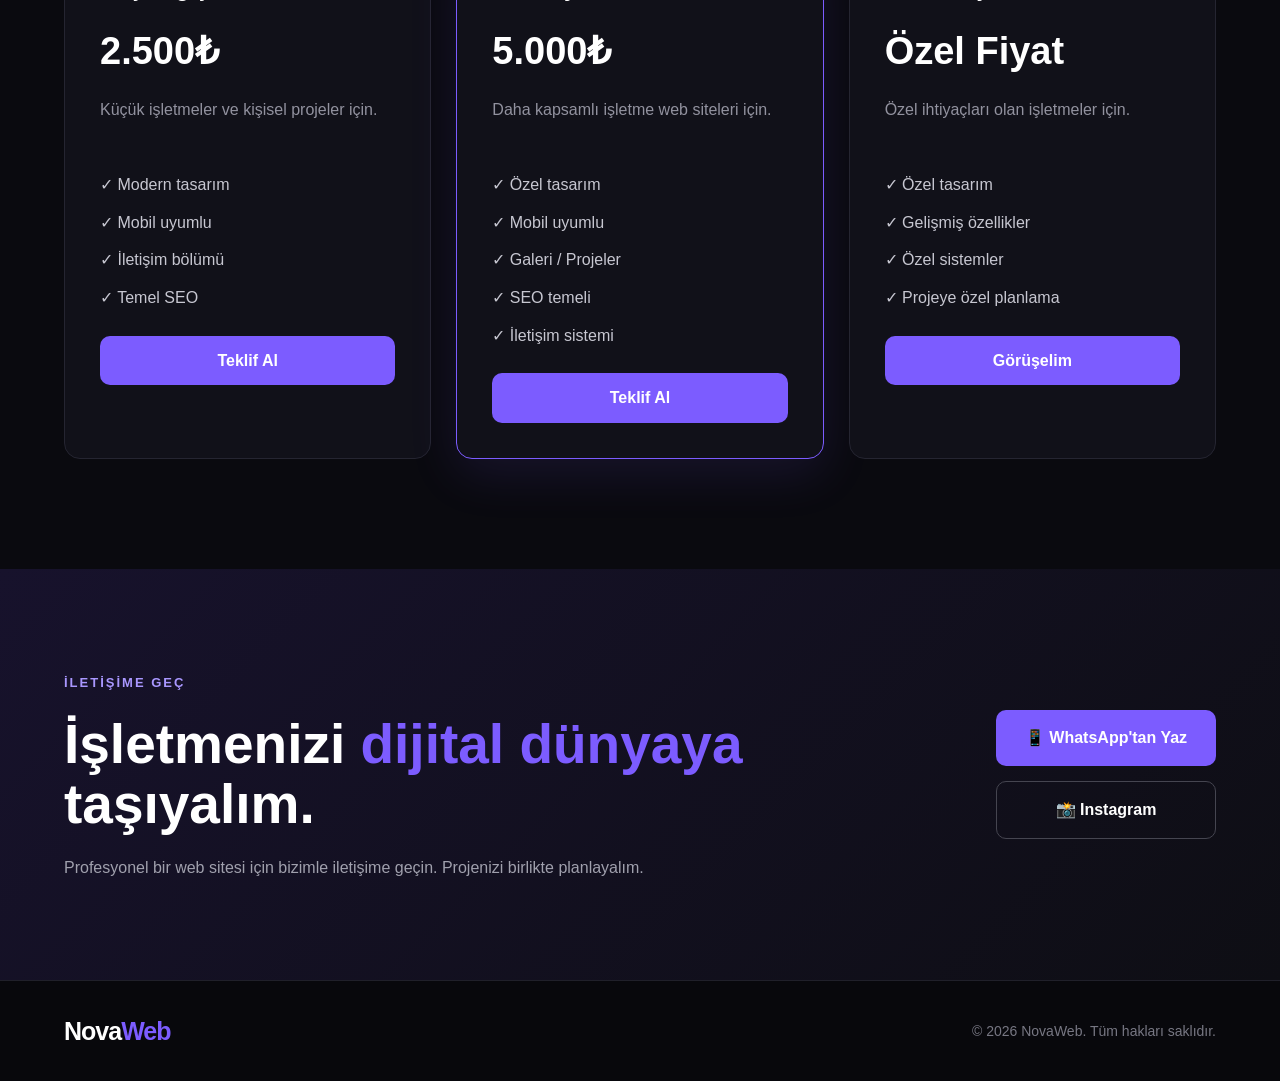
==== commit 66bbd605: "Update index.html" ====
--- a/index.html
+++ b/index.html
@@ -241,20 +241,32 @@
 
                 <div class="projects-grid">
 
-                    <div class="project-card">
-
-                   <div class="project-image barber-project">
-    <img src="berber-site.png" alt="Modern Berber Sitesi">
-    <div class="project-label">
-        DEMO PROJE
-    </div>
-</div>     
-                            
+          <div class="project-image barber-project">
+    <a href="berber-site/index.html" target="_blank">
+        <img src="berber-site.png" alt="Modern Berber Sitesi">
+
+        <div class="project-label">
+            DEMO PROJE
+        </div>
+    </a>
+</div>
+    
+        
+    
+
+    
+        
+
+
+
+        
+
+                                                                                 
                                 
                             
                         
 
-                        <div class="project-info">
+                        <div class="project-info">   
 
                             <span>
                                 WEB TASARIM
